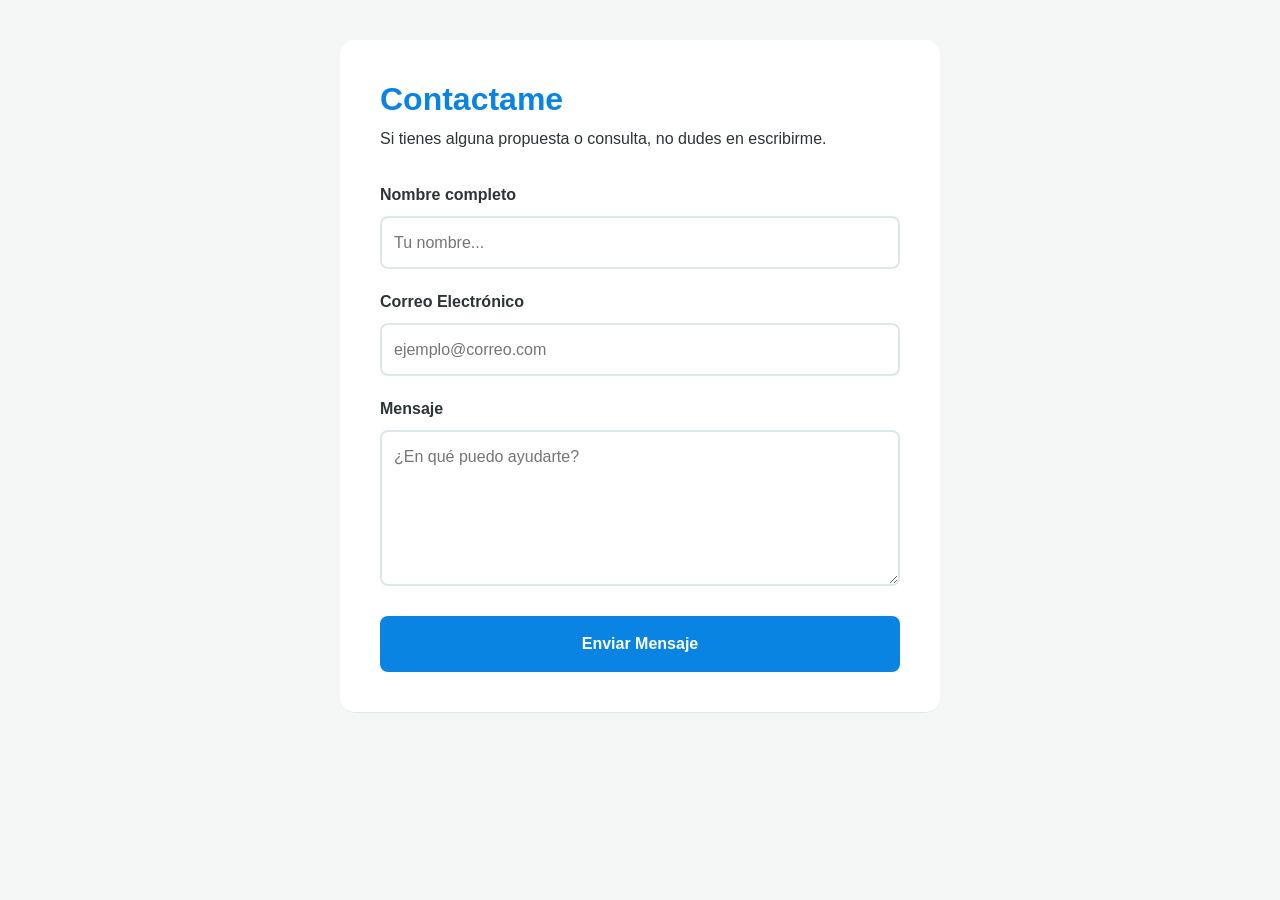
==== contacto.html @ aa53c3b0 "Implementar página de contacto y refactorizar js" ====
<!DOCTYPE html>
<html lang="es">
<head>
    <meta charset="UTF-8">
    <meta name="viewport" content="width=device-width, initial-scale=1.0">
    <title>Contacto | Mi Portfolio</title>
    <link rel="stylesheet" href="https://cdn.jsdelivr.net/npm/bootstrap@4.0.0/dist/css/bootstrap.min.css">
    <link rel="stylesheet" href="css/style.css">
    <script defer src="js/form.js"></script>
</head>
<body>
    <main class="container">
        <section class="seccion-contacto">
            <h2>Contactame</h2>
            <p>Si tienes alguna propuesta o consulta, no dudes en escribirme.</p>
            
            <form id="formulario-contacto" class="formulario" action="https://formspree.io/f/xeepwldy" method="POST">
                <div class="grupo-campo">
                    <label for="nombre">Nombre completo</label>
                    <input type="text" id="nombre" name="nombre" placeholder="Tu nombre..." required>
                </div>

                <div class="grupo-campo">
                    <label for="email">Correo Electrónico</label>
                    <input type="email" id="email" name="email" placeholder="ejemplo@correo.com" required>
                </div>

                <div class="grupo-campo">
                    <label for="mensaje">Mensaje</label>
                    <textarea id="mensaje" name="mensaje" rows="5" placeholder="¿En qué puedo ayudarte?" required></textarea>
                </div>

                <button type="submit" class="boton-enviar">Enviar Mensaje</button>
            </form>
        </section>
    </main>
 
</body>
</html>
---- css/style.css ----
html {
    scroll-behavior: smooth;
}

:root {
    --color-fondo-principal: #f4f7f6;
    --color-fondo-secundario: #ffffff;
    --color-texto-oscuro: #2d3436;
    --color-texto-claro: #636e72;
    --color-primario: #0984e3;
    --color-acento: #00cec9;
    --color-borde: #dfe6e9;
    --fuente-cuerpo: 'Roboto', sans-serif;
}

body {
    font-family: var(--fuente-cuerpo);
    background-color: var(--color-fondo-principal);
    color: var(--color-texto-oscuro);
    line-height: 1.6;
    margin: 0;
    padding: 0;
    transition: background-color 0.4s ease, color 0.4s ease; /* anima transición entre modo oscuro y claro */
}

header {
    background-color: var(--color-fondo-secundario);
    padding: 1rem 5%;
    box-shadow: 0 2px 10px rgba(0,0,0,0.1);
    position: sticky;
    top: 0;
    z-index: 1000;
    align-items: center;

    display: flex;
    justify-content: space-between;
    align-items: center;
    flex-wrap: wrap; 

}

.nav-list {
    display: flex;
    list-style: none;
    justify-content: flex-end;
    align-items: center;
    margin: 0;
    padding: 0;
} 

.nav-list li {
    margin-left: 25px;
} 

.nav-list a {
    text-decoration: none;
    color: var(--color-texto-oscuro);
    font-weight: 700;
    transition: color 0.3s ease;
    cursor: pointer;
} 

.nav-list a:hover {
    color: var(--color-primario);
}

section {
    padding: 80px 5%;
    background-color: var(--color-fondo-secundario);
    margin-bottom: 20px;
    border-bottom: 1px solid var(--color-borde);
    scroll-margin-top: 80px;
}

h1, h2, h3 {
    color: var(--color-primario);
    font-weight: 700;
}

ul {
    list-style-type: square;
    color: var(--color-texto-claro);
}

.inicio img {
    width: 100%;
    max-width: 300px;
    height: auto;
    border-radius: 15px;
    background-color: var(--color-borde);
}
.img-container {
    display: flex;
    justify-content: center;
    align-items: flex-start;
    margin: 0px;
}

.contenedor-tarjetas {
    margin-top: 30px;
}

.tarjeta-experiencia, .tarjeta-proyecto {
    background-color: var(--color-fondo-principal);
    padding: 25px;
    border-radius: 12px;
    border: 1px solid var(--color-borde);
    height: 100%; /* para que todas midan lo mismo en la misma fila */
    transition: transform 0.3s ease, box-shadow 0.3s ease;
    margin-bottom: 25px;
}
.tarjeta-experiencia:hover, .tarjeta-proyecto:hover {
    transform: translateY(-5px); /* mueve la tarjeta 5px hacia arriba */
    box-shadow: 0 10px 20px rgba(0,0,0,0.1);
    border-color: var(--color-primario);
}
.tarjeta-experiencia h3, .tarjeta-proyecto h3 {
    margin-top: 0;
    font-size: 1.3rem;
    color: var(--color-texto-oscuro);
}
.fecha-experiencia {
    font-weight: 700;
    color: var(--color-primario);
    font-size: 0.9rem;
    margin-bottom: 15px;
    display: block;
}
.enlaces-github {
    display: inline-block;
    margin-top: 15px;
    padding: 8px 16px;
    background-color: var(--color-primario);
    text-decoration: none;
    border-radius: 6px;
    font-size: 0.9rem;
    font-weight: 700;
    transition: opacity 0.3s ease;
}
.enlace-github:hover {
    opacity: 0.8;
    color: var(--color-texto-claro);
    text-decoration: none;
}


footer {
    background-color: var(--color-texto-oscuro);
    color: var(--color-fondo-secundario);
    text-align: center;
    padding: 40px 0;
    font-size: 0.9rem;
}

.boton-contacto {
    border: 2px solid var(--color-primario);
    padding: 8px 16px;
    border-radius: 25px;
    color: var(--color-primario);
}




/* Modo oscuro */

body.modo-oscuro {
    --color-fondo-principal: #121212;
    --color-fondo-secundario: #1e1e1e;
    --color-texto-oscuro: #f4f7f6;
    --color-texto-claro: #b2bec3;
    --color-primario: #74b9ff; 
    --color-borde: #333;
}


.alternar-tema {
    background: var(--color-borde);
    border: 2px solid var(--color-primario);
    padding: 5px 10px;
    border-radius: 50px;
    cursor: pointer;
    transition: all 0.3s ease;
    margin-left: 15px;
    font-size: 1.1rem;
    outline: none;
}

.alternar-tema:hover {
    transform: scale(1.1);
    box-shadow: 0 0 10px var(--color-primario);
}


/* Estilos para la página de Contacto */
.seccion-contacto {
    max-width: 600px;
    margin: 40px auto;
    padding: 40px;
    border-radius: 15px;
}

.formulario {
    display: flex;
    flex-direction: column;
    gap: 20px;
    margin-top: 30px;
}

.grupo-campo {
    display: flex;
    flex-direction: column;
}

.grupo-campo label {
    font-weight: 700;
    margin-bottom: 8px;
    color: var(--color-texto-oscuro);
}

.grupo-campo input, 
.grupo-campo textarea {
    padding: 12px;
    border: 2px solid var(--color-borde);
    border-radius: 8px;
    background-color: var(--color-fondo-secundario);
    color: var(--color-texto-oscuro);
    font-family: inherit;
    transition: border-color 0.3s ease;
}

.grupo-campo input:focus, 
.grupo-campo textarea:focus {
    outline: none;
    border-color: var(--color-primario);
}

.boton-enviar {
    background-color: var(--color-primario);
    color: white;
    border: none;
    padding: 15px;
    border-radius: 8px;
    font-weight: 700;
    cursor: pointer;
    transition: background-color 0.3s ease, transform 0.2s ease;
    margin-top: 10px;
}

.boton-enviar:hover {
    filter: brightness(1.1);
    transform: translateY(-2px);
}

.seccion-gracias {
    display: flex;
    justify-content: center;
    align-items: center;
    min-height: 60vh; /* Para que quede centrado verticalmente */
    text-align: center;
}

.contenido-gracias {
    padding: 40px;
    background-color: var(--color-fondo-secundario);
    border-radius: 20px;
    border: 1px solid var(--color-borde);
    max-width: 500px;
}

.emoji-exito {
    font-size: 4rem;
    display: block;
    margin-bottom: 20px;
}

.seccion-gracias h2 {
    margin-bottom: 15px;
}

.seccion-gracias p {
    margin-bottom: 30px;
    color: var(--color-texto-claro);
}

@media (max-width: 992px) {
    header {
        text-align: center;
        position: static;
        padding: 1rem 0;
    }
    
    .nav-list {
        flex-direction: column;
        align-items: center;
        margin-top: 15px;
        padding: 0;
        border-top: 1px solid var(--color-borde);
        padding-top: 20px;
        width: 100%;
    }
    
    .nav-list li {
        margin: 10px 0;
    }
    .alternar-tema {
        margin-left: 0;
        margin-top: 10px;
    }
    
    section {
        padding: 40px 5%;
    }
    .inicio, .habilidades {
    display: flex;
    flex-direction: column;
    }
    .tarjeta-experiencia, .tarjeta-proyecto {
        margin-bottom: 0;
    }
    .seccion-contacto {
        padding: 20px;
    }
}
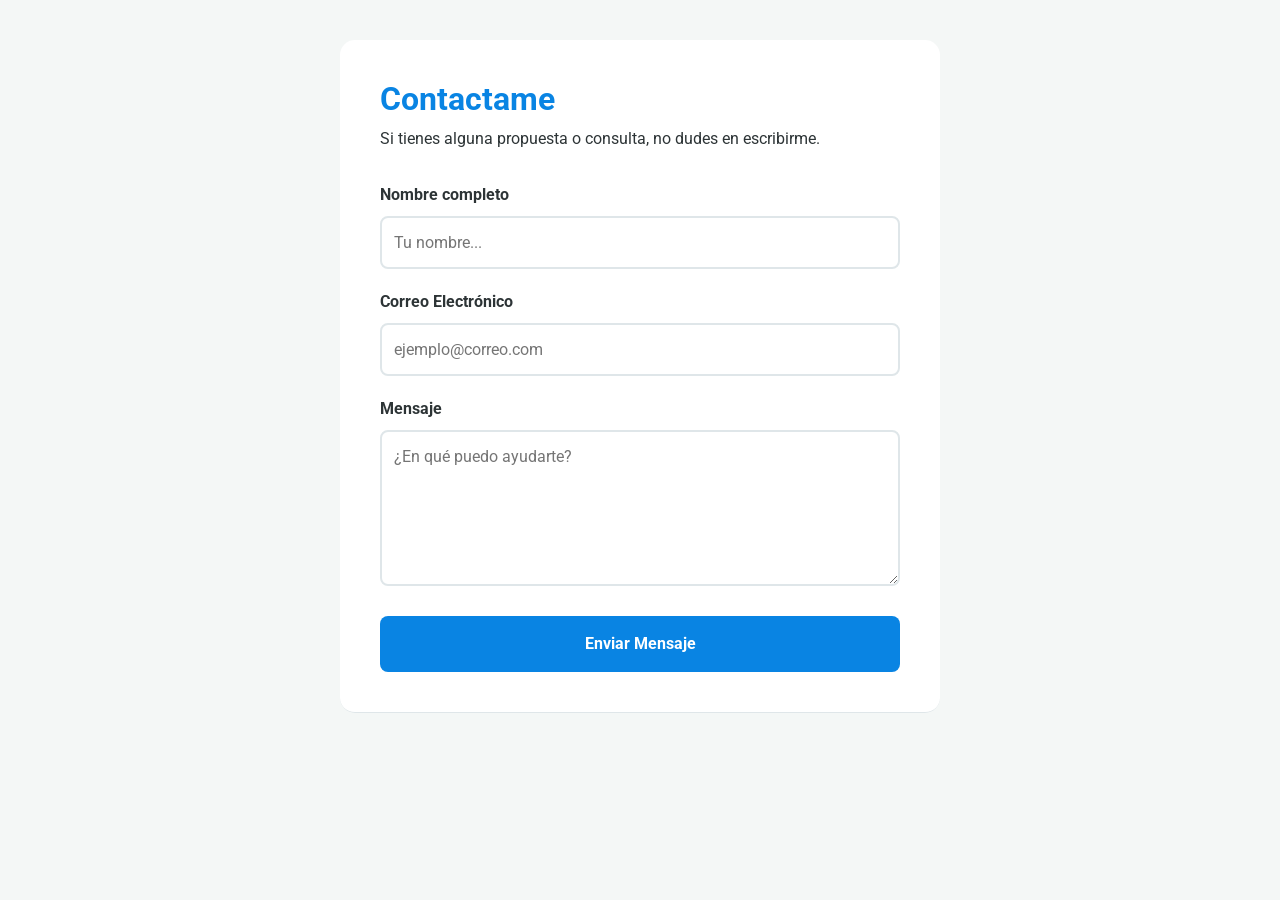
==== commit 0438668d: "añadir fuente de google a los otros html" ====
--- a/contacto.html
+++ b/contacto.html
@@ -4,6 +4,8 @@
     <meta charset="UTF-8">
     <meta name="viewport" content="width=device-width, initial-scale=1.0">
     <title>Contacto | Mi Portfolio</title>
+    <link rel="preconnect" href="https://fonts.googleapis.com">
+    <link href="https://fonts.googleapis.com/css2?family=Roboto:wght@400;700&display=swap" rel="stylesheet">
     <link rel="stylesheet" href="https://cdn.jsdelivr.net/npm/bootstrap@4.0.0/dist/css/bootstrap.min.css">
     <link rel="stylesheet" href="css/style.css">
     <script defer src="js/form.js"></script>
